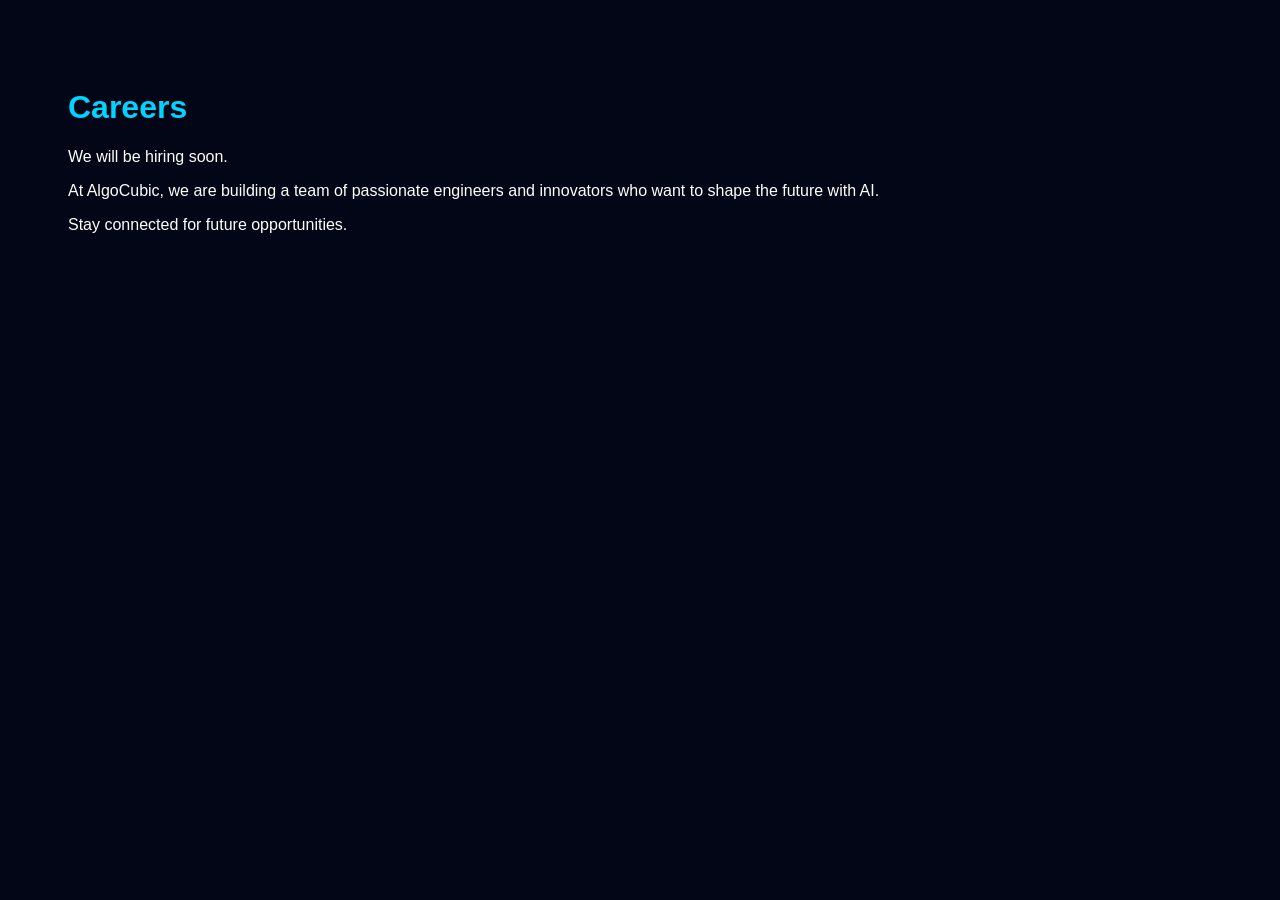
==== careers.html @ 9fc35e51 "updated website" ====
<!doctype html>
<html lang="en">
  <head>
    <title>Careers - AlgoCubic</title>
    <style>
      body {
        background: #020617;
        color: white;
        font-family: Inter, sans-serif;
        padding: 60px;
      }
      h1 {
        color: #00d4ff;
      }
    </style>
  </head>
  <body>
    <h1>Careers</h1>

    <p>We will be hiring soon.</p>

    <p>
      At AlgoCubic, we are building a team of passionate engineers and
      innovators who want to shape the future with AI.
    </p>

    <p>Stay connected for future opportunities.</p>
  </body>
</html>
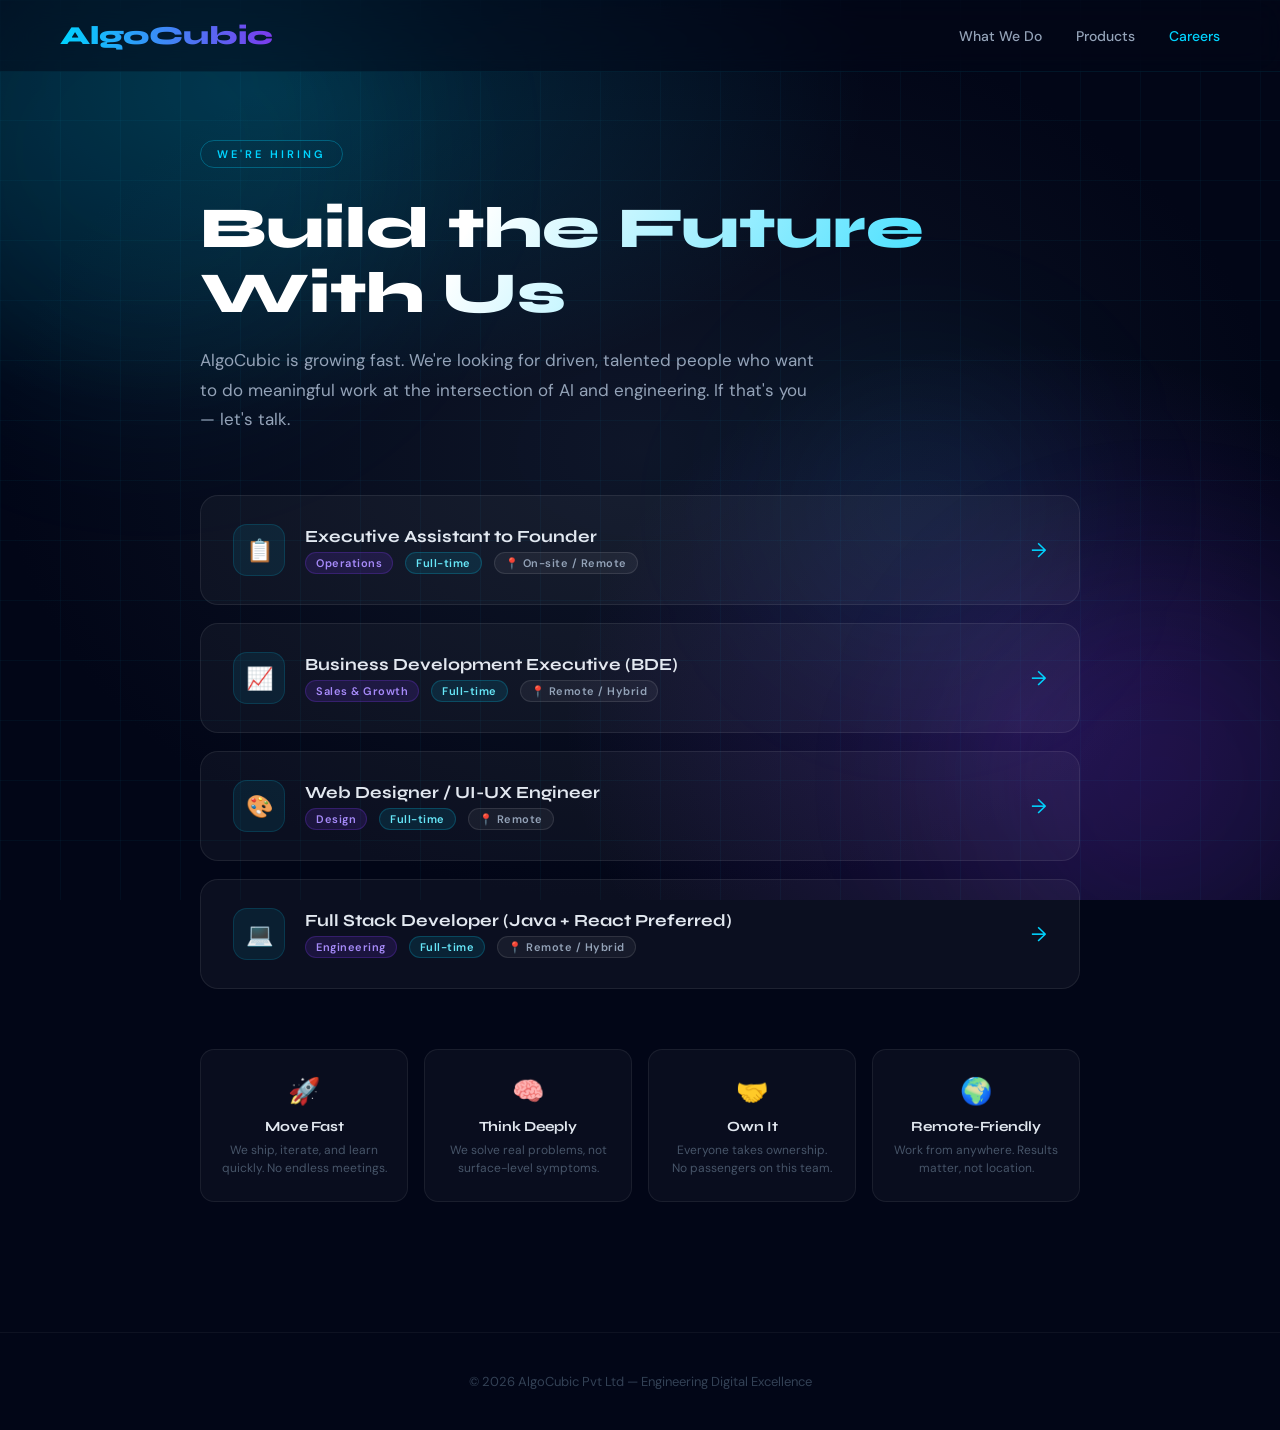
==== commit 100599e6: "pages updated" ====
--- a/careers.html
+++ b/careers.html
@@ -1,29 +1,407 @@
 <!doctype html>
 <html lang="en">
   <head>
+    <meta charset="UTF-8" />
+    <meta name="viewport" content="width=device-width, initial-scale=1.0" />
     <title>Careers - AlgoCubic</title>
+    <link href="https://fonts.googleapis.com/css2?family=Syne:wght@400;600;700;800&family=DM+Sans:wght@300;400;500&display=swap" rel="stylesheet" />
     <style>
+      :root {
+        --cyan: #00d4ff;
+        --violet: #7c3aed;
+        --dark: #020617;
+      }
+
+      * { margin: 0; padding: 0; box-sizing: border-box; }
+
       body {
-        background: #020617;
-        color: white;
-        font-family: Inter, sans-serif;
-        padding: 60px;
+        font-family: 'DM Sans', sans-serif;
+        background: var(--dark);
+        color: #fff;
+        overflow-x: hidden;
+        min-height: 100vh;
+      }
+
+      .bg-scene {
+        position: fixed;
+        inset: 0;
+        z-index: 0;
+        overflow: hidden;
+      }
+      .bg-scene::before {
+        content: '';
+        position: absolute;
+        inset: 0;
+        background:
+          radial-gradient(ellipse 80% 60% at 20% 10%, rgba(0,212,255,0.18) 0%, transparent 60%),
+          radial-gradient(ellipse 60% 70% at 80% 80%, rgba(124,58,237,0.22) 0%, transparent 60%),
+          radial-gradient(ellipse 50% 50% at 50% 50%, rgba(15,23,42,0.95) 0%, #020617 100%);
+        animation: bgPulse 8s ease-in-out infinite alternate;
+      }
+      @keyframes bgPulse { 0% { opacity:1; } 100% { opacity:0.7; } }
+
+      .bg-grid {
+        position: absolute;
+        inset: 0;
+        background-image:
+          linear-gradient(rgba(0,212,255,0.04) 1px, transparent 1px),
+          linear-gradient(90deg, rgba(0,212,255,0.04) 1px, transparent 1px);
+        background-size: 60px 60px;
+      }
+
+      .orb {
+        position: absolute;
+        border-radius: 50%;
+        filter: blur(80px);
+        animation: orbFloat linear infinite;
+      }
+      .orb1 { width:500px; height:500px; background:rgba(0,212,255,0.08); top:-100px; left:-100px; animation-duration:20s; }
+      .orb2 { width:400px; height:400px; background:rgba(124,58,237,0.10); bottom:-80px; right:-80px; animation-duration:25s; animation-direction:reverse; }
+      .orb3 { width:300px; height:300px; background:rgba(0,212,255,0.06); top:40%; left:60%; animation-duration:18s; }
+      @keyframes orbFloat {
+        0%   { transform:translate(0,0) scale(1); }
+        33%  { transform:translate(40px,-30px) scale(1.05); }
+        66%  { transform:translate(-20px,40px) scale(0.97); }
+        100% { transform:translate(0,0) scale(1); }
+      }
+
+      header {
+        position: fixed;
+        width: 100%;
+        top: 0;
+        z-index: 100;
+        padding: 20px 60px;
+        display: flex;
+        justify-content: space-between;
+        align-items: center;
+        background: rgba(2,6,23,0.5);
+        backdrop-filter: blur(16px);
+        border-bottom: 1px solid rgba(0,212,255,0.08);
+      }
+      .logo {
+        font-family: 'Syne', sans-serif;
+        font-size: 26px;
+        font-weight: 800;
+        background: linear-gradient(90deg, #00d4ff, #7c3aed);
+        -webkit-background-clip: text;
+        -webkit-text-fill-color: transparent;
+        text-decoration: none;
+      }
+      nav a {
+        margin-left: 30px;
+        text-decoration: none;
+        color: #94a3b8;
+        font-size: 14px;
+        font-weight: 500;
+        transition: color 0.3s;
+      }
+      nav a:hover, nav a.active { color: #00d4ff; }
+
+      .page-wrapper {
+        position: relative;
+        z-index: 1;
+        padding: 140px 60px 80px;
+        max-width: 1000px;
+        margin: 0 auto;
+      }
+
+      .label {
+        display: inline-block;
+        font-size: 11px;
+        font-weight: 600;
+        letter-spacing: 3px;
+        text-transform: uppercase;
+        color: #00d4ff;
+        border: 1px solid rgba(0,212,255,0.3);
+        padding: 6px 16px;
+        border-radius: 30px;
+        margin-bottom: 28px;
+        opacity: 0;
+        animation: fadeUp 0.6s 0.2s forwards;
       }
       h1 {
+        font-family: 'Syne', sans-serif;
+        font-size: clamp(36px, 5vw, 58px);
+        font-weight: 800;
+        line-height: 1.12;
+        background: linear-gradient(120deg, #ffffff 30%, #00d4ff);
+        -webkit-background-clip: text;
+        -webkit-text-fill-color: transparent;
+        margin-bottom: 20px;
+        opacity: 0;
+        animation: fadeUp 0.6s 0.35s forwards;
+      }
+      .intro {
+        font-size: 17px;
+        color: #94a3b8;
+        max-width: 620px;
+        line-height: 1.75;
+        margin-bottom: 60px;
+        opacity: 0;
+        animation: fadeUp 0.6s 0.5s forwards;
+      }
+      @keyframes fadeUp {
+        from { opacity:0; transform:translateY(24px); }
+        to   { opacity:1; transform:translateY(0); }
+      }
+
+      /* ── Job Cards ── */
+      .jobs-list {
+        display: flex;
+        flex-direction: column;
+        gap: 18px;
+        margin-bottom: 60px;
+      }
+
+      .job-card {
+        background: rgba(255,255,255,0.04);
+        border: 1px solid rgba(255,255,255,0.08);
+        border-radius: 18px;
+        padding: 28px 32px;
+        display: flex;
+        align-items: center;
+        justify-content: space-between;
+        gap: 20px;
+        cursor: pointer;
+        text-decoration: none;
+        color: inherit;
+        transition: border-color 0.3s, background 0.3s, transform 0.3s;
+        opacity: 0;
+        animation: fadeUp 0.6s forwards;
+        position: relative;
+        overflow: hidden;
+      }
+
+      .job-card::before {
+        content: '';
+        position: absolute;
+        left: 0; top: 0; bottom: 0;
+        width: 3px;
+        background: linear-gradient(180deg, #00d4ff, #7c3aed);
+        transform: scaleY(0);
+        transform-origin: top;
+        transition: transform 0.35s ease;
+      }
+
+      .job-card:nth-child(1) { animation-delay: 0.6s; }
+      .job-card:nth-child(2) { animation-delay: 0.75s; }
+      .job-card:nth-child(3) { animation-delay: 0.9s; }
+      .job-card:nth-child(4) { animation-delay: 1.05s; }
+
+      .job-card:hover {
+        border-color: rgba(0,212,255,0.3);
+        background: rgba(0,212,255,0.05);
+        transform: translateX(4px);
+      }
+      .job-card:hover::before { transform: scaleY(1); }
+
+      .job-left { display: flex; align-items: center; gap: 20px; }
+
+      .job-icon {
+        width: 52px;
+        height: 52px;
+        border-radius: 14px;
+        background: rgba(0,212,255,0.08);
+        border: 1px solid rgba(0,212,255,0.15);
+        display: flex;
+        align-items: center;
+        justify-content: center;
+        font-size: 22px;
+        flex-shrink: 0;
+      }
+
+      .job-title {
+        font-family: 'Syne', sans-serif;
+        font-size: 17px;
+        font-weight: 700;
+        color: #e2e8f0;
+        margin-bottom: 5px;
+      }
+
+      .job-meta {
+        display: flex;
+        gap: 12px;
+        flex-wrap: wrap;
+      }
+
+      .tag {
+        font-size: 11px;
+        font-weight: 600;
+        letter-spacing: 0.5px;
+        padding: 3px 10px;
+        border-radius: 20px;
+      }
+
+      .tag-dept  { background: rgba(124,58,237,0.15); color: #a78bfa; border: 1px solid rgba(124,58,237,0.25); }
+      .tag-type  { background: rgba(0,212,255,0.10);  color: #67e8f9; border: 1px solid rgba(0,212,255,0.2); }
+      .tag-loc   { background: rgba(255,255,255,0.05); color: #94a3b8; border: 1px solid rgba(255,255,255,0.1); }
+
+      .apply-arrow {
         color: #00d4ff;
+        font-size: 20px;
+        flex-shrink: 0;
+        transition: transform 0.3s;
+      }
+      .job-card:hover .apply-arrow { transform: translateX(4px); }
+
+      /* ── Culture strip ── */
+      .culture-strip {
+        display: grid;
+        grid-template-columns: repeat(auto-fit, minmax(200px, 1fr));
+        gap: 16px;
+        margin-bottom: 50px;
+        opacity: 0;
+        animation: fadeUp 0.6s 1.2s forwards;
+      }
+
+      .culture-item {
+        background: rgba(255,255,255,0.03);
+        border: 1px solid rgba(255,255,255,0.07);
+        border-radius: 14px;
+        padding: 24px 20px;
+        text-align: center;
+      }
+
+      .culture-item span { font-size: 26px; display: block; margin-bottom: 10px; }
+      .culture-item strong {
+        font-family: 'Syne', sans-serif;
+        font-size: 14px;
+        font-weight: 700;
+        color: #e2e8f0;
+        display: block;
+        margin-bottom: 6px;
+      }
+      .culture-item p { font-size: 12px; color: #475569; line-height: 1.5; }
+
+      footer {
+        position: relative;
+        z-index: 1;
+        text-align: center;
+        padding: 40px;
+        color: #334155;
+        font-size: 13px;
+        border-top: 1px solid rgba(255,255,255,0.05);
       }
     </style>
   </head>
   <body>
-    <h1>Careers</h1>
-
-    <p>We will be hiring soon.</p>
-
-    <p>
-      At AlgoCubic, we are building a team of passionate engineers and
-      innovators who want to shape the future with AI.
-    </p>
-
-    <p>Stay connected for future opportunities.</p>
+
+    <div class="bg-scene">
+      <div class="bg-grid"></div>
+      <div class="orb orb1"></div>
+      <div class="orb orb2"></div>
+      <div class="orb orb3"></div>
+    </div>
+
+    <header>
+      <a href="index.html" class="logo">AlgoCubic</a>
+      <nav>
+        <a href="whatwedo.html">What We Do</a>
+        <a href="products.html">Products</a>
+        <a href="careers.html" class="active">Careers</a>
+      </nav>
+    </header>
+
+    <div class="page-wrapper">
+
+      <span class="label">We're Hiring</span>
+      <h1>Build the Future<br>With Us</h1>
+      <p class="intro">
+        AlgoCubic is growing fast. We're looking for driven, talented people who want to do meaningful work at the intersection of AI and engineering. If that's you — let's talk.
+      </p>
+
+      <!-- Job Listings -->
+      <div class="jobs-list">
+
+        <a href="job-executive-assistant.html" class="job-card">
+          <div class="job-left">
+            <div class="job-icon">📋</div>
+            <div>
+              <div class="job-title">Executive Assistant to Founder</div>
+              <div class="job-meta">
+                <span class="tag tag-dept">Operations</span>
+                <span class="tag tag-type">Full-time</span>
+                <span class="tag tag-loc">📍 On-site / Remote</span>
+              </div>
+            </div>
+          </div>
+          <span class="apply-arrow">→</span>
+        </a>
+
+        <a href="job-bde.html" class="job-card">
+          <div class="job-left">
+            <div class="job-icon">📈</div>
+            <div>
+              <div class="job-title">Business Development Executive (BDE)</div>
+              <div class="job-meta">
+                <span class="tag tag-dept">Sales & Growth</span>
+                <span class="tag tag-type">Full-time</span>
+                <span class="tag tag-loc">📍 Remote / Hybrid</span>
+              </div>
+            </div>
+          </div>
+          <span class="apply-arrow">→</span>
+        </a>
+
+        <a href="job-designer.html" class="job-card">
+          <div class="job-left">
+            <div class="job-icon">🎨</div>
+            <div>
+              <div class="job-title">Web Designer / UI-UX Engineer</div>
+              <div class="job-meta">
+                <span class="tag tag-dept">Design</span>
+                <span class="tag tag-type">Full-time</span>
+                <span class="tag tag-loc">📍 Remote</span>
+              </div>
+            </div>
+          </div>
+          <span class="apply-arrow">→</span>
+        </a>
+
+        <a href="job-fullstack.html" class="job-card">
+          <div class="job-left">
+            <div class="job-icon">💻</div>
+            <div>
+              <div class="job-title">Full Stack Developer (Java + React Preferred)</div>
+              <div class="job-meta">
+                <span class="tag tag-dept">Engineering</span>
+                <span class="tag tag-type">Full-time</span>
+                <span class="tag tag-loc">📍 Remote / Hybrid</span>
+              </div>
+            </div>
+          </div>
+          <span class="apply-arrow">→</span>
+        </a>
+
+      </div>
+
+      <!-- Culture -->
+      <div class="culture-strip">
+        <div class="culture-item">
+          <span>🚀</span>
+          <strong>Move Fast</strong>
+          <p>We ship, iterate, and learn quickly. No endless meetings.</p>
+        </div>
+        <div class="culture-item">
+          <span>🧠</span>
+          <strong>Think Deeply</strong>
+          <p>We solve real problems, not surface-level symptoms.</p>
+        </div>
+        <div class="culture-item">
+          <span>🤝</span>
+          <strong>Own It</strong>
+          <p>Everyone takes ownership. No passengers on this team.</p>
+        </div>
+        <div class="culture-item">
+          <span>🌍</span>
+          <strong>Remote-Friendly</strong>
+          <p>Work from anywhere. Results matter, not location.</p>
+        </div>
+      </div>
+
+    </div>
+
+    <footer>© 2026 AlgoCubic Pvt Ltd — Engineering Digital Excellence</footer>
+
   </body>
 </html>
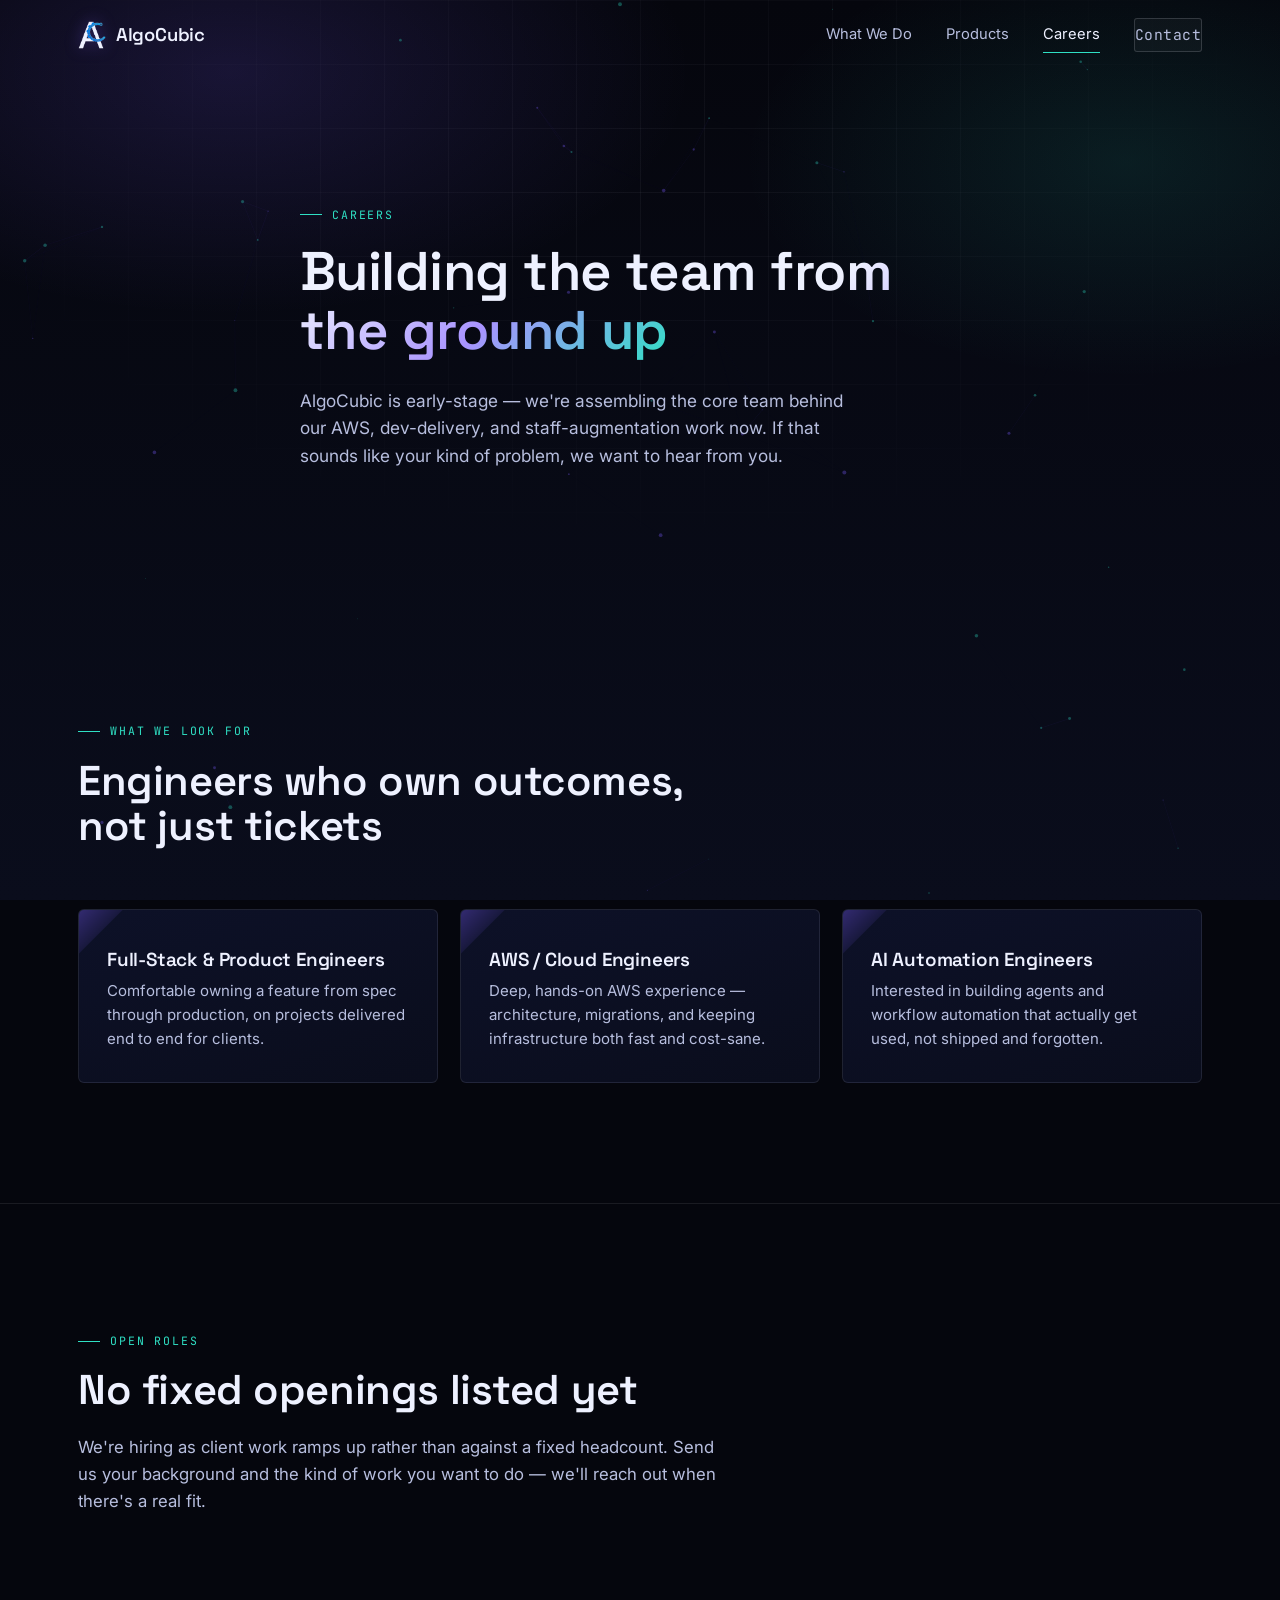
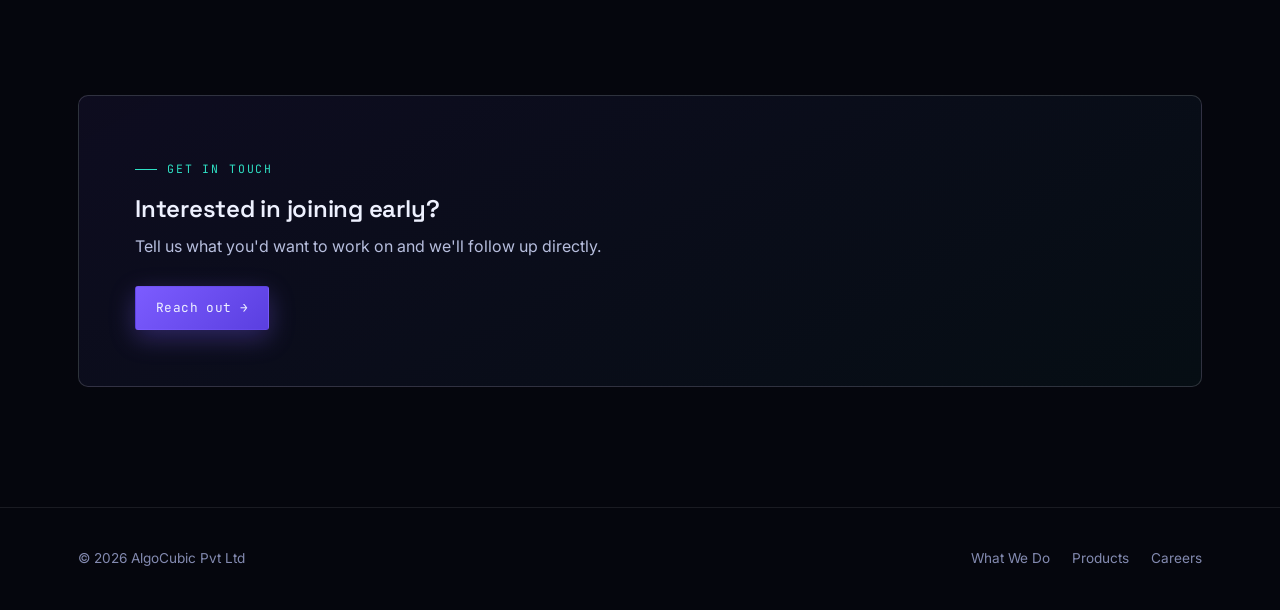
==== commit a5fb5a8e: "updated website" ====
--- a/careers.html
+++ b/careers.html
@@ -1,407 +1,103 @@
-<!doctype html>
+<!DOCTYPE html>
 <html lang="en">
-  <head>
-    <meta charset="UTF-8" />
-    <meta name="viewport" content="width=device-width, initial-scale=1.0" />
-    <title>Careers - AlgoCubic</title>
-    <link href="https://fonts.googleapis.com/css2?family=Syne:wght@400;600;700;800&family=DM+Sans:wght@300;400;500&display=swap" rel="stylesheet" />
-    <style>
-      :root {
-        --cyan: #00d4ff;
-        --violet: #7c3aed;
-        --dark: #020617;
-      }
+<head>
+<meta charset="UTF-8">
+<meta name="viewport" content="width=device-width, initial-scale=1.0">
+<title>Careers — AlgoCubic</title>
+<link rel="preconnect" href="https://fonts.googleapis.com">
+<link href="https://fonts.googleapis.com/css2?family=Space+Grotesk:wght@500;600;700&family=Inter:wght@400;500;600&family=JetBrains+Mono:wght@400;500&display=swap" rel="stylesheet">
+<link rel="stylesheet" href="assets/css/style.css">
+</head>
+<body>
 
-      * { margin: 0; padding: 0; box-sizing: border-box; }
+<div class="field-bg"></div>
+<canvas id="ambient-canvas" style="position:fixed; inset:0; z-index:-1; opacity:0.6;"></canvas>
 
-      body {
-        font-family: 'DM Sans', sans-serif;
-        background: var(--dark);
-        color: #fff;
-        overflow-x: hidden;
-        min-height: 100vh;
-      }
+<nav class="site-nav">
+  <div class="container">
+    <a href="index.html" class="brand">
+      <img src="assets/images/logo-mark-dark.png" alt="AlgoCubic logo" class="brand-mark">
+      AlgoCubic
+    </a>
+    <div class="nav-links">
+      <a href="whatwedo.html">What We Do</a>
+      <a href="products.html">Products</a>
+      <a href="careers.html" class="active">Careers</a>
+      <a href="index.html#contact" class="btn">Contact</a>
+    </div>
+    <button class="nav-toggle" aria-label="Toggle menu"><span></span><span></span><span></span></button>
+  </div>
+</nav>
 
-      .bg-scene {
-        position: fixed;
-        inset: 0;
-        z-index: 0;
-        overflow: hidden;
-      }
-      .bg-scene::before {
-        content: '';
-        position: absolute;
-        inset: 0;
-        background:
-          radial-gradient(ellipse 80% 60% at 20% 10%, rgba(0,212,255,0.18) 0%, transparent 60%),
-          radial-gradient(ellipse 60% 70% at 80% 80%, rgba(124,58,237,0.22) 0%, transparent 60%),
-          radial-gradient(ellipse 50% 50% at 50% 50%, rgba(15,23,42,0.95) 0%, #020617 100%);
-        animation: bgPulse 8s ease-in-out infinite alternate;
-      }
-      @keyframes bgPulse { 0% { opacity:1; } 100% { opacity:0.7; } }
+<header class="hero" style="min-height:66vh;">
+  <div class="container">
+    <div class="eyebrow reveal is-visible">Careers</div>
+    <h1 class="reveal is-visible" style="font-size:clamp(2.2rem, 4.6vw, 3.4rem); max-width:680px;">
+      Building the team <span class="text-grad">from the ground up</span>
+    </h1>
+    <p class="reveal is-visible" style="font-size:1.08rem; max-width:560px;">
+      AlgoCubic is early-stage — we're assembling the core team behind our AWS, dev-delivery,
+      and staff-augmentation work now. If that sounds like your kind of problem, we want to hear from you.
+    </p>
+  </div>
+</header>
 
-      .bg-grid {
-        position: absolute;
-        inset: 0;
-        background-image:
-          linear-gradient(rgba(0,212,255,0.04) 1px, transparent 1px),
-          linear-gradient(90deg, rgba(0,212,255,0.04) 1px, transparent 1px);
-        background-size: 60px 60px;
-      }
+<section>
+  <div class="container">
+    <div class="section-head reveal">
+      <div class="eyebrow">What We Look For</div>
+      <h2>Engineers who own outcomes, not just tickets</h2>
+    </div>
+    <div class="grid-3 reveal-stagger reveal">
+      <div class="card stagger-item">
+        <h3>Full-Stack &amp; Product Engineers</h3>
+        <p>Comfortable owning a feature from spec through production, on projects delivered end to end for clients.</p>
+      </div>
+      <div class="card stagger-item">
+        <h3>AWS / Cloud Engineers</h3>
+        <p>Deep, hands-on AWS experience — architecture, migrations, and keeping infrastructure both fast and cost-sane.</p>
+      </div>
+      <div class="card stagger-item">
+        <h3>AI Automation Engineers</h3>
+        <p>Interested in building agents and workflow automation that actually get used, not shipped and forgotten.</p>
+      </div>
+    </div>
+  </div>
+</section>
 
-      .orb {
-        position: absolute;
-        border-radius: 50%;
-        filter: blur(80px);
-        animation: orbFloat linear infinite;
-      }
-      .orb1 { width:500px; height:500px; background:rgba(0,212,255,0.08); top:-100px; left:-100px; animation-duration:20s; }
-      .orb2 { width:400px; height:400px; background:rgba(124,58,237,0.10); bottom:-80px; right:-80px; animation-duration:25s; animation-direction:reverse; }
-      .orb3 { width:300px; height:300px; background:rgba(0,212,255,0.06); top:40%; left:60%; animation-duration:18s; }
-      @keyframes orbFloat {
-        0%   { transform:translate(0,0) scale(1); }
-        33%  { transform:translate(40px,-30px) scale(1.05); }
-        66%  { transform:translate(-20px,40px) scale(0.97); }
-        100% { transform:translate(0,0) scale(1); }
-      }
+<section style="border-top:1px solid var(--line);">
+  <div class="container">
+    <div class="section-head reveal">
+      <div class="eyebrow">Open Roles</div>
+      <h2>No fixed openings listed yet</h2>
+      <p>We're hiring as client work ramps up rather than against a fixed headcount. Send us your background
+      and the kind of work you want to do — we'll reach out when there's a real fit.</p>
+    </div>
+  </div>
+</section>
 
-      header {
-        position: fixed;
-        width: 100%;
-        top: 0;
-        z-index: 100;
-        padding: 20px 60px;
-        display: flex;
-        justify-content: space-between;
-        align-items: center;
-        background: rgba(2,6,23,0.5);
-        backdrop-filter: blur(16px);
-        border-bottom: 1px solid rgba(0,212,255,0.08);
-      }
-      .logo {
-        font-family: 'Syne', sans-serif;
-        font-size: 26px;
-        font-weight: 800;
-        background: linear-gradient(90deg, #00d4ff, #7c3aed);
-        -webkit-background-clip: text;
-        -webkit-text-fill-color: transparent;
-        text-decoration: none;
-      }
-      nav a {
-        margin-left: 30px;
-        text-decoration: none;
-        color: #94a3b8;
-        font-size: 14px;
-        font-weight: 500;
-        transition: color 0.3s;
-      }
-      nav a:hover, nav a.active { color: #00d4ff; }
+<section id="contact" style="padding-top:0;">
+  <div class="container">
+    <div class="cta-panel reveal">
+      <div class="eyebrow">Get In Touch</div>
+      <h2 style="max-width:520px;">Interested in joining early?</h2>
+      <p style="max-width:520px;">Tell us what you'd want to work on and we'll follow up directly.</p>
+      <a href="index.html#contact" class="btn btn-solid" style="margin-top:10px;">Reach out →</a>
+    </div>
+  </div>
+</section>
 
-      .page-wrapper {
-        position: relative;
-        z-index: 1;
-        padding: 140px 60px 80px;
-        max-width: 1000px;
-        margin: 0 auto;
-      }
+<footer>
+  <div class="container">
+    <p>© 2026 AlgoCubic Pvt Ltd</p>
+    <div class="footer-links">
+      <a href="whatwedo.html">What We Do</a>
+      <a href="products.html">Products</a>
+      <a href="careers.html">Careers</a>
+    </div>
+  </div>
+</footer>
 
-      .label {
-        display: inline-block;
-        font-size: 11px;
-        font-weight: 600;
-        letter-spacing: 3px;
-        text-transform: uppercase;
-        color: #00d4ff;
-        border: 1px solid rgba(0,212,255,0.3);
-        padding: 6px 16px;
-        border-radius: 30px;
-        margin-bottom: 28px;
-        opacity: 0;
-        animation: fadeUp 0.6s 0.2s forwards;
-      }
-      h1 {
-        font-family: 'Syne', sans-serif;
-        font-size: clamp(36px, 5vw, 58px);
-        font-weight: 800;
-        line-height: 1.12;
-        background: linear-gradient(120deg, #ffffff 30%, #00d4ff);
-        -webkit-background-clip: text;
-        -webkit-text-fill-color: transparent;
-        margin-bottom: 20px;
-        opacity: 0;
-        animation: fadeUp 0.6s 0.35s forwards;
-      }
-      .intro {
-        font-size: 17px;
-        color: #94a3b8;
-        max-width: 620px;
-        line-height: 1.75;
-        margin-bottom: 60px;
-        opacity: 0;
-        animation: fadeUp 0.6s 0.5s forwards;
-      }
-      @keyframes fadeUp {
-        from { opacity:0; transform:translateY(24px); }
-        to   { opacity:1; transform:translateY(0); }
-      }
-
-      /* ── Job Cards ── */
-      .jobs-list {
-        display: flex;
-        flex-direction: column;
-        gap: 18px;
-        margin-bottom: 60px;
-      }
-
-      .job-card {
-        background: rgba(255,255,255,0.04);
-        border: 1px solid rgba(255,255,255,0.08);
-        border-radius: 18px;
-        padding: 28px 32px;
-        display: flex;
-        align-items: center;
-        justify-content: space-between;
-        gap: 20px;
-        cursor: pointer;
-        text-decoration: none;
-        color: inherit;
-        transition: border-color 0.3s, background 0.3s, transform 0.3s;
-        opacity: 0;
-        animation: fadeUp 0.6s forwards;
-        position: relative;
-        overflow: hidden;
-      }
-
-      .job-card::before {
-        content: '';
-        position: absolute;
-        left: 0; top: 0; bottom: 0;
-        width: 3px;
-        background: linear-gradient(180deg, #00d4ff, #7c3aed);
-        transform: scaleY(0);
-        transform-origin: top;
-        transition: transform 0.35s ease;
-      }
-
-      .job-card:nth-child(1) { animation-delay: 0.6s; }
-      .job-card:nth-child(2) { animation-delay: 0.75s; }
-      .job-card:nth-child(3) { animation-delay: 0.9s; }
-      .job-card:nth-child(4) { animation-delay: 1.05s; }
-
-      .job-card:hover {
-        border-color: rgba(0,212,255,0.3);
-        background: rgba(0,212,255,0.05);
-        transform: translateX(4px);
-      }
-      .job-card:hover::before { transform: scaleY(1); }
-
-      .job-left { display: flex; align-items: center; gap: 20px; }
-
-      .job-icon {
-        width: 52px;
-        height: 52px;
-        border-radius: 14px;
-        background: rgba(0,212,255,0.08);
-        border: 1px solid rgba(0,212,255,0.15);
-        display: flex;
-        align-items: center;
-        justify-content: center;
-        font-size: 22px;
-        flex-shrink: 0;
-      }
-
-      .job-title {
-        font-family: 'Syne', sans-serif;
-        font-size: 17px;
-        font-weight: 700;
-        color: #e2e8f0;
-        margin-bottom: 5px;
-      }
-
-      .job-meta {
-        display: flex;
-        gap: 12px;
-        flex-wrap: wrap;
-      }
-
-      .tag {
-        font-size: 11px;
-        font-weight: 600;
-        letter-spacing: 0.5px;
-        padding: 3px 10px;
-        border-radius: 20px;
-      }
-
-      .tag-dept  { background: rgba(124,58,237,0.15); color: #a78bfa; border: 1px solid rgba(124,58,237,0.25); }
-      .tag-type  { background: rgba(0,212,255,0.10);  color: #67e8f9; border: 1px solid rgba(0,212,255,0.2); }
-      .tag-loc   { background: rgba(255,255,255,0.05); color: #94a3b8; border: 1px solid rgba(255,255,255,0.1); }
-
-      .apply-arrow {
-        color: #00d4ff;
-        font-size: 20px;
-        flex-shrink: 0;
-        transition: transform 0.3s;
-      }
-      .job-card:hover .apply-arrow { transform: translateX(4px); }
-
-      /* ── Culture strip ── */
-      .culture-strip {
-        display: grid;
-        grid-template-columns: repeat(auto-fit, minmax(200px, 1fr));
-        gap: 16px;
-        margin-bottom: 50px;
-        opacity: 0;
-        animation: fadeUp 0.6s 1.2s forwards;
-      }
-
-      .culture-item {
-        background: rgba(255,255,255,0.03);
-        border: 1px solid rgba(255,255,255,0.07);
-        border-radius: 14px;
-        padding: 24px 20px;
-        text-align: center;
-      }
-
-      .culture-item span { font-size: 26px; display: block; margin-bottom: 10px; }
-      .culture-item strong {
-        font-family: 'Syne', sans-serif;
-        font-size: 14px;
-        font-weight: 700;
-        color: #e2e8f0;
-        display: block;
-        margin-bottom: 6px;
-      }
-      .culture-item p { font-size: 12px; color: #475569; line-height: 1.5; }
-
-      footer {
-        position: relative;
-        z-index: 1;
-        text-align: center;
-        padding: 40px;
-        color: #334155;
-        font-size: 13px;
-        border-top: 1px solid rgba(255,255,255,0.05);
-      }
-    </style>
-  </head>
-  <body>
-
-    <div class="bg-scene">
-      <div class="bg-grid"></div>
-      <div class="orb orb1"></div>
-      <div class="orb orb2"></div>
-      <div class="orb orb3"></div>
-    </div>
-
-    <header>
-      <a href="index.html" class="logo">AlgoCubic</a>
-      <nav>
-        <a href="whatwedo.html">What We Do</a>
-        <a href="products.html">Products</a>
-        <a href="careers.html" class="active">Careers</a>
-      </nav>
-    </header>
-
-    <div class="page-wrapper">
-
-      <span class="label">We're Hiring</span>
-      <h1>Build the Future<br>With Us</h1>
-      <p class="intro">
-        AlgoCubic is growing fast. We're looking for driven, talented people who want to do meaningful work at the intersection of AI and engineering. If that's you — let's talk.
-      </p>
-
-      <!-- Job Listings -->
-      <div class="jobs-list">
-
-        <a href="job-executive-assistant.html" class="job-card">
-          <div class="job-left">
-            <div class="job-icon">📋</div>
-            <div>
-              <div class="job-title">Executive Assistant to Founder</div>
-              <div class="job-meta">
-                <span class="tag tag-dept">Operations</span>
-                <span class="tag tag-type">Full-time</span>
-                <span class="tag tag-loc">📍 On-site / Remote</span>
-              </div>
-            </div>
-          </div>
-          <span class="apply-arrow">→</span>
-        </a>
-
-        <a href="job-bde.html" class="job-card">
-          <div class="job-left">
-            <div class="job-icon">📈</div>
-            <div>
-              <div class="job-title">Business Development Executive (BDE)</div>
-              <div class="job-meta">
-                <span class="tag tag-dept">Sales & Growth</span>
-                <span class="tag tag-type">Full-time</span>
-                <span class="tag tag-loc">📍 Remote / Hybrid</span>
-              </div>
-            </div>
-          </div>
-          <span class="apply-arrow">→</span>
-        </a>
-
-        <a href="job-designer.html" class="job-card">
-          <div class="job-left">
-            <div class="job-icon">🎨</div>
-            <div>
-              <div class="job-title">Web Designer / UI-UX Engineer</div>
-              <div class="job-meta">
-                <span class="tag tag-dept">Design</span>
-                <span class="tag tag-type">Full-time</span>
-                <span class="tag tag-loc">📍 Remote</span>
-              </div>
-            </div>
-          </div>
-          <span class="apply-arrow">→</span>
-        </a>
-
-        <a href="job-fullstack.html" class="job-card">
-          <div class="job-left">
-            <div class="job-icon">💻</div>
-            <div>
-              <div class="job-title">Full Stack Developer (Java + React Preferred)</div>
-              <div class="job-meta">
-                <span class="tag tag-dept">Engineering</span>
-                <span class="tag tag-type">Full-time</span>
-                <span class="tag tag-loc">📍 Remote / Hybrid</span>
-              </div>
-            </div>
-          </div>
-          <span class="apply-arrow">→</span>
-        </a>
-
-      </div>
-
-      <!-- Culture -->
-      <div class="culture-strip">
-        <div class="culture-item">
-          <span>🚀</span>
-          <strong>Move Fast</strong>
-          <p>We ship, iterate, and learn quickly. No endless meetings.</p>
-        </div>
-        <div class="culture-item">
-          <span>🧠</span>
-          <strong>Think Deeply</strong>
-          <p>We solve real problems, not surface-level symptoms.</p>
-        </div>
-        <div class="culture-item">
-          <span>🤝</span>
-          <strong>Own It</strong>
-          <p>Everyone takes ownership. No passengers on this team.</p>
-        </div>
-        <div class="culture-item">
-          <span>🌍</span>
-          <strong>Remote-Friendly</strong>
-          <p>Work from anywhere. Results matter, not location.</p>
-        </div>
-      </div>
-
-    </div>
-
-    <footer>© 2026 AlgoCubic Pvt Ltd — Engineering Digital Excellence</footer>
-
-  </body>
+<script src="assets/js/main.js"></script>
+</body>
 </html>
--- a/assets/css/style.css
+++ b/assets/css/style.css
@@ -0,0 +1,379 @@
+/* =========================================================
+   AlgoCubic — Design Tokens
+   Palette: deep void navy + electric violet + cube-facet teal
+   Type: Space Grotesk (display) / Inter (body) / JetBrains Mono (labels)
+   ========================================================= */
+
+:root {
+  --void:       #05060d;
+  --void-2:     #0a0d1c;
+  --panel:      #0d1128;
+  --panel-2:    #131a38;
+  --line:       rgba(238, 241, 255, 0.09);
+  --line-2:     rgba(238, 241, 255, 0.16);
+
+  --violet:     #7c5cff;
+  --violet-soft:#a893ff;
+  --teal:       #2fe0c4;
+  --amber:      #ffb45c;
+
+  --ink:        #eef1ff;
+  --ink-dim:    #b7bede;
+  --slate:      #838ab0;
+  --slate-dim:  #5d6389;
+
+  --font-display: "Space Grotesk", "Segoe UI", sans-serif;
+  --font-body:    "Inter", "Segoe UI", sans-serif;
+  --font-mono:    "JetBrains Mono", ui-monospace, monospace;
+
+  --container: 1180px;
+  --ease: cubic-bezier(0.22, 1, 0.36, 1);
+}
+
+* { box-sizing: border-box; }
+html { scroll-behavior: smooth; }
+
+@media (prefers-reduced-motion: reduce) {
+  html { scroll-behavior: auto; }
+  *, *::before, *::after {
+    animation-duration: 0.01ms !important;
+    animation-iteration-count: 1 !important;
+    transition-duration: 0.01ms !important;
+    scroll-behavior: auto !important;
+  }
+}
+
+body {
+  margin: 0;
+  background: var(--void);
+  color: var(--ink);
+  font-family: var(--font-body);
+  font-size: 16px;
+  line-height: 1.6;
+  -webkit-font-smoothing: antialiased;
+  overflow-x: hidden;
+}
+
+h1, h2, h3, h4 {
+  font-family: var(--font-display);
+  font-weight: 600;
+  line-height: 1.08;
+  margin: 0 0 0.5em;
+  letter-spacing: -0.01em;
+}
+
+p { color: var(--ink-dim); margin: 0 0 1em; }
+a { color: inherit; text-decoration: none; }
+
+.container {
+  max-width: var(--container);
+  margin: 0 auto;
+  padding: 0 28px;
+  position: relative;
+}
+
+.eyebrow {
+  font-family: var(--font-mono);
+  font-size: 0.72rem;
+  letter-spacing: 0.16em;
+  text-transform: uppercase;
+  color: var(--teal);
+  display: inline-flex;
+  align-items: center;
+  gap: 10px;
+  margin-bottom: 18px;
+}
+.eyebrow::before {
+  content: "";
+  width: 22px; height: 1px;
+  background: var(--teal);
+  display: inline-block;
+}
+
+/* ---------- Ambient backdrop (grid + noise glow) shared across pages ---------- */
+.field-bg {
+  position: fixed;
+  inset: 0;
+  z-index: -2;
+  background:
+    radial-gradient(60% 45% at 18% 8%, rgba(124, 92, 255, 0.16), transparent 60%),
+    radial-gradient(50% 40% at 88% 18%, rgba(47, 224, 196, 0.10), transparent 60%),
+    linear-gradient(180deg, var(--void) 0%, var(--void-2) 100%);
+}
+.field-bg::after {
+  content: "";
+  position: absolute; inset: 0;
+  background-image:
+    linear-gradient(var(--line) 1px, transparent 1px),
+    linear-gradient(90deg, var(--line) 1px, transparent 1px);
+  background-size: 64px 64px;
+  mask-image: radial-gradient(ellipse 70% 55% at 50% 20%, black, transparent 75%);
+  opacity: 0.55;
+}
+
+/* ---------- Nav ---------- */
+.site-nav {
+  position: fixed;
+  top: 0; left: 0; right: 0;
+  z-index: 100;
+  padding: 18px 0;
+  transition: background 0.3s var(--ease), border-color 0.3s var(--ease), padding 0.3s var(--ease);
+  border-bottom: 1px solid transparent;
+}
+.site-nav.is-scrolled {
+  padding: 12px 0;
+  background: rgba(5, 6, 13, 0.72);
+  backdrop-filter: blur(14px) saturate(140%);
+  border-bottom: 1px solid var(--line);
+}
+.site-nav .container { display: flex; align-items: center; justify-content: space-between; }
+
+.brand {
+  display: flex; align-items: center; gap: 10px;
+  font-family: var(--font-display);
+  font-weight: 600;
+  font-size: 1.15rem;
+  letter-spacing: -0.01em;
+}
+.brand-mark {
+  height: 28px;
+  width: auto;
+  display: block;
+  filter: drop-shadow(0 0 8px rgba(124,92,255,0.35));
+  transition: filter 0.3s var(--ease);
+}
+.brand:hover .brand-mark {
+  filter: drop-shadow(0 0 14px rgba(124,92,255,0.55));
+}
+
+.nav-links { display: flex; align-items: center; gap: 34px; }
+.nav-links a {
+  font-size: 0.92rem;
+  color: var(--ink-dim);
+  position: relative;
+  padding: 4px 0;
+  transition: color 0.2s var(--ease);
+}
+.nav-links a::after {
+  content: "";
+  position: absolute; left: 0; bottom: -2px;
+  width: 0; height: 1px;
+  background: var(--teal);
+  transition: width 0.28s var(--ease);
+}
+.nav-links a:hover { color: var(--ink); }
+.nav-links a:hover::after { width: 100%; }
+.nav-links a.active { color: var(--ink); }
+.nav-links a.active::after { width: 100%; }
+
+.btn {
+  font-family: var(--font-mono);
+  font-size: 0.8rem;
+  letter-spacing: 0.03em;
+  display: inline-flex; align-items: center; gap: 8px;
+  padding: 11px 20px;
+  border-radius: 3px;
+  border: 1px solid var(--line-2);
+  color: var(--ink);
+  background: rgba(238,241,255,0.03);
+  transition: border-color 0.25s var(--ease), transform 0.25s var(--ease), background 0.25s var(--ease);
+}
+.btn:hover { border-color: var(--violet-soft); background: rgba(124,92,255,0.1); transform: translateY(-1px); }
+.btn-solid {
+  background: linear-gradient(135deg, var(--violet), #5a3fe0);
+  border-color: transparent;
+  box-shadow: 0 8px 26px rgba(124,92,255,0.32);
+}
+.btn-solid:hover { transform: translateY(-2px); box-shadow: 0 12px 34px rgba(124,92,255,0.42); }
+
+/* ---------- Hero shell (per-page top section) ---------- */
+.hero {
+  min-height: 100vh;
+  display: flex;
+  align-items: center;
+  padding-top: 90px;
+  position: relative;
+}
+
+/* ---------- Scroll reveal ---------- */
+.reveal {
+  opacity: 0;
+  transform: translateY(28px);
+  transition: opacity 0.8s var(--ease), transform 0.8s var(--ease);
+}
+.reveal.is-visible { opacity: 1; transform: translateY(0); }
+.reveal-stagger.is-visible .stagger-item {
+  opacity: 1; transform: translateY(0);
+}
+.stagger-item {
+  opacity: 0; transform: translateY(20px);
+  transition: opacity 0.7s var(--ease), transform 0.7s var(--ease);
+}
+.stagger-item:nth-child(1) { transition-delay: 0.02s; }
+.stagger-item:nth-child(2) { transition-delay: 0.12s; }
+.stagger-item:nth-child(3) { transition-delay: 0.22s; }
+.stagger-item:nth-child(4) { transition-delay: 0.32s; }
+
+/* ---------- Sections ---------- */
+section { position: relative; padding: 120px 0; }
+.section-head { max-width: 640px; margin-bottom: 60px; }
+.section-head h2 { font-size: clamp(1.8rem, 3.4vw, 2.6rem); }
+.section-head p { font-size: 1.05rem; }
+
+/* ---------- Divider: cube-facet rule (signature structural motif) ---------- */
+.facet-rule {
+  display: flex; align-items: center; gap: 14px;
+  margin: 0 auto;
+  width: fit-content;
+}
+.facet-rule .facet {
+  width: 7px; height: 7px;
+  background: var(--teal);
+  transform: rotate(45deg);
+  box-shadow: 0 0 8px rgba(47,224,196,0.7);
+}
+.facet-rule .line { width: 90px; height: 1px; background: var(--line-2); }
+
+/* ---------- Card grid ---------- */
+.grid-3 {
+  display: grid;
+  grid-template-columns: repeat(3, 1fr);
+  gap: 22px;
+}
+.grid-2 { display: grid; grid-template-columns: repeat(2, 1fr); gap: 22px; }
+
+.card {
+  background: linear-gradient(160deg, var(--panel), var(--void-2));
+  border: 1px solid var(--line);
+  border-radius: 6px;
+  padding: 30px 28px;
+  position: relative;
+  overflow: hidden;
+  transition: border-color 0.3s var(--ease), transform 0.3s var(--ease);
+}
+.card::before {
+  content: "";
+  position: absolute; top: -1px; left: -1px;
+  width: 46px; height: 46px;
+  background: linear-gradient(135deg, var(--violet), transparent 70%);
+  opacity: 0.35;
+  clip-path: polygon(0 0, 100% 0, 0 100%);
+}
+.card:hover { border-color: var(--line-2); transform: translateY(-4px); }
+.card .num {
+  font-family: var(--font-mono);
+  font-size: 0.75rem;
+  color: var(--slate-dim);
+  letter-spacing: 0.08em;
+}
+.card h3 { font-size: 1.18rem; margin-top: 10px; }
+.card p { font-size: 0.94rem; margin-bottom: 0; }
+
+/* ---------- Stat strip ---------- */
+.stat-strip {
+  display: flex;
+  border-top: 1px solid var(--line);
+  border-bottom: 1px solid var(--line);
+}
+.stat {
+  flex: 1;
+  padding: 34px 10px;
+  text-align: center;
+  border-right: 1px solid var(--line);
+}
+.stat:last-child { border-right: none; }
+.stat .stat-num {
+  font-family: var(--font-display);
+  font-size: clamp(1.6rem, 3vw, 2.3rem);
+  color: var(--ink);
+  background: linear-gradient(135deg, var(--violet-soft), var(--teal));
+  -webkit-background-clip: text;
+  background-clip: text;
+  -webkit-text-fill-color: transparent;
+}
+.stat .stat-label {
+  font-family: var(--font-mono);
+  font-size: 0.72rem;
+  letter-spacing: 0.06em;
+  color: var(--slate);
+  margin-top: 6px;
+  text-transform: uppercase;
+}
+
+/* ---------- Contact / CTA section ---------- */
+.cta-panel {
+  border: 1px solid var(--line-2);
+  border-radius: 10px;
+  padding: 56px;
+  background: linear-gradient(150deg, rgba(124,92,255,0.08), rgba(47,224,196,0.04));
+  position: relative;
+  overflow: hidden;
+}
+.form-grid {
+  display: grid;
+  grid-template-columns: 1fr 1fr;
+  gap: 16px;
+  margin-top: 26px;
+}
+.form-grid .full { grid-column: 1 / -1; }
+input, select, textarea {
+  width: 100%;
+  background: rgba(5,6,13,0.5);
+  border: 1px solid var(--line-2);
+  color: var(--ink);
+  font-family: var(--font-body);
+  font-size: 0.95rem;
+  padding: 13px 14px;
+  border-radius: 4px;
+  transition: border-color 0.2s var(--ease), box-shadow 0.2s var(--ease);
+}
+input:focus, select:focus, textarea:focus {
+  outline: none;
+  border-color: var(--violet-soft);
+  box-shadow: 0 0 0 3px rgba(124,92,255,0.18);
+}
+textarea { resize: vertical; min-height: 100px; }
+::placeholder { color: var(--slate-dim); }
+
+/* ---------- Footer ---------- */
+footer {
+  border-top: 1px solid var(--line);
+  padding: 40px 0;
+}
+footer .container { display: flex; justify-content: space-between; align-items: center; flex-wrap: wrap; gap: 14px; }
+footer p { margin: 0; font-size: 0.85rem; color: var(--slate); }
+.footer-links { display: flex; gap: 22px; }
+.footer-links a { font-size: 0.85rem; color: var(--slate); transition: color 0.2s; }
+.footer-links a:hover { color: var(--ink); }
+
+/* ---------- Utility ---------- */
+.text-grad {
+  background: linear-gradient(135deg, var(--ink) 20%, var(--violet-soft) 60%, var(--teal) 100%);
+  -webkit-background-clip: text;
+  background-clip: text;
+  -webkit-text-fill-color: transparent;
+}
+.mono-tag {
+  font-family: var(--font-mono);
+  font-size: 0.72rem;
+  color: var(--slate);
+  letter-spacing: 0.06em;
+}
+
+/* ---------- Mobile nav toggle ---------- */
+.nav-toggle { display: none; }
+
+@media (max-width: 860px) {
+  .grid-3, .grid-2, .form-grid { grid-template-columns: 1fr; }
+  .stat-strip { flex-wrap: wrap; }
+  .stat { flex: 1 1 50%; border-bottom: 1px solid var(--line); }
+  .nav-links { position: fixed; top: 0; right: 0; height: 100vh; width: 78vw; max-width: 320px;
+    background: rgba(8,10,22,0.98); backdrop-filter: blur(20px);
+    flex-direction: column; justify-content: center; align-items: flex-start; gap: 28px;
+    padding: 40px; border-left: 1px solid var(--line);
+    transform: translateX(100%); transition: transform 0.4s var(--ease); }
+  .nav-links.is-open { transform: translateX(0); }
+  .nav-toggle { display: flex; flex-direction: column; gap: 5px; z-index: 110; background: none; border: none; cursor: pointer; padding: 6px; }
+  .nav-toggle span { width: 22px; height: 1.6px; background: var(--ink); display: block; }
+  .cta-panel { padding: 32px 22px; }
+}
